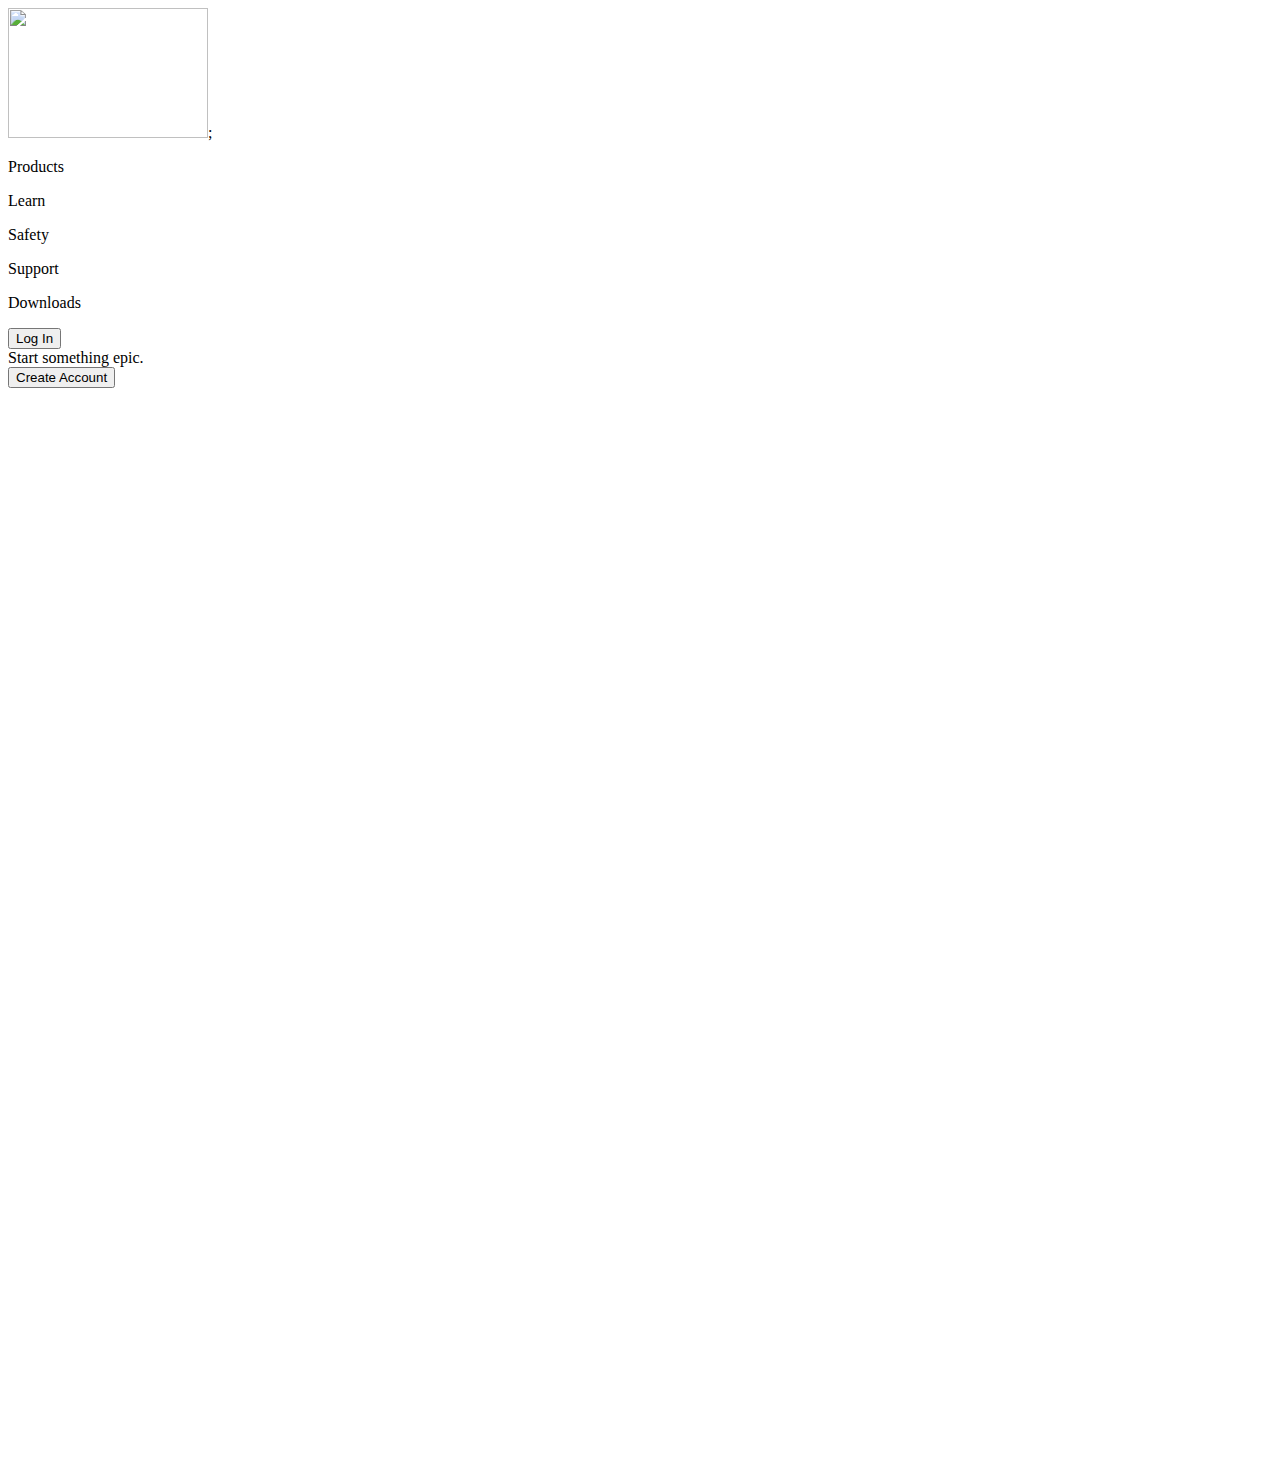
==== index.html @ 7baa141e "Add files via upload" ====
<!DOCTYPE html>
<html>
    <head>
        <title>Tinder | Dating, Make Friends & Meet New People</title>
        <meta name="viewport" content="width=device-width,intial-scale=1.0"/>
        <meta name="author" content="vageesh"/>
        <link rel="icon" href="D:\TINDERREPLICA\icon.png.png">
        <link rel="stylesheet" href="D:\TINDERREPLICA\style.css">

    </head>
    
    
      <body>
        <div class="fixed">
        <div class="main"> 
          <div class="content">
            <img src="D:/TINDERREPLICA/logo.png" height="130vh" width="200vh">;
        </div>          
            <div class="heading">
            <p class="Products">
            Products</p>
            <p class="Learn">Learn</p>
            <p class="Safety">Safety</p>
            <p class="Support">Support</p>
            <p class="Downloads">Downloads</p>
          </div>
          <button type="submit" class="login"  >
            Log  In
          </button></div>
          <div class="center">
            Start something epic.<br>
          
          <button type="submit" class="account" >
           Create Account
          </button>
        </div></div>
        <div class="writing"><br><br><br><br><br><br><br><br><br><br><br><br><br><br><br><br>
          <br><br><br><br><br><br><br><br><br><br><br><br><br><br
          ><br><br><br><br><br><br><br><br><br><br><br><br><br><br><br><br>
          <br><br><br><br><br><br><br><br><br><br><br><br><br></div>
          </body>
      

    
</html>
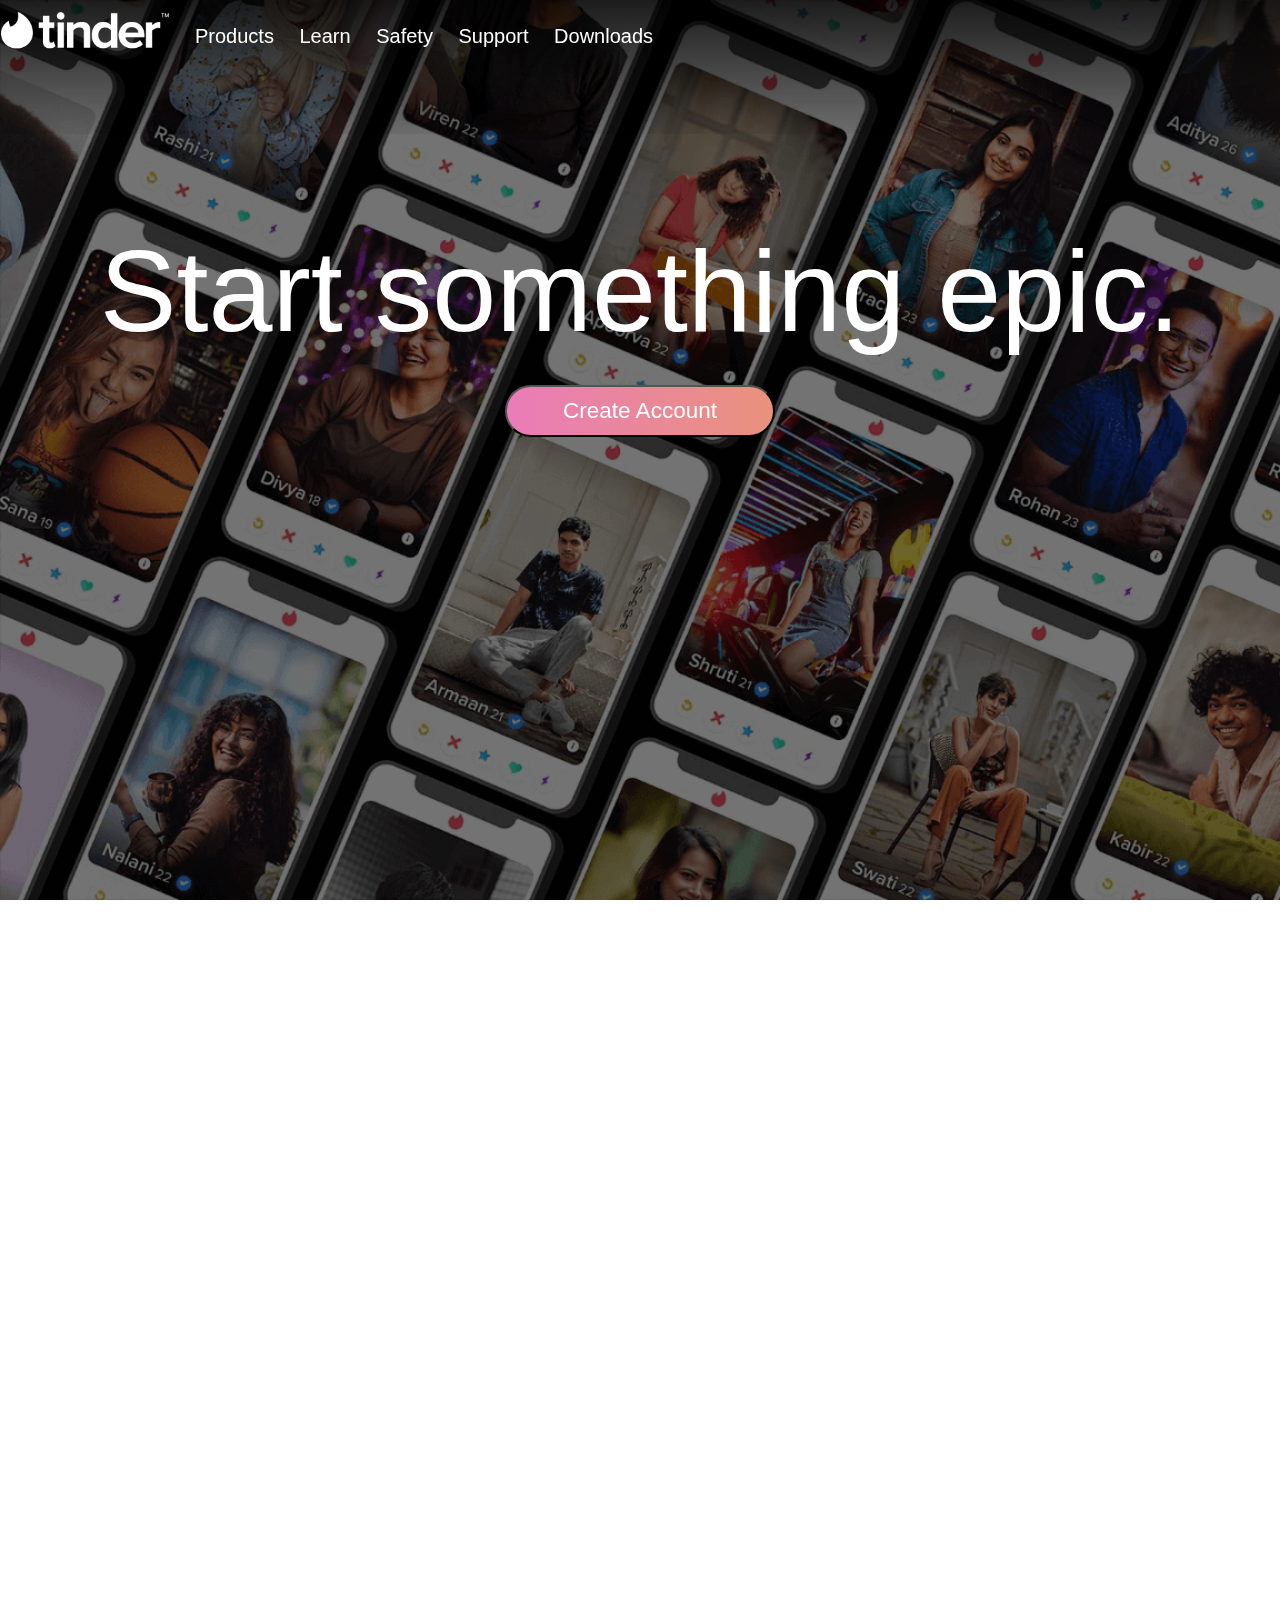
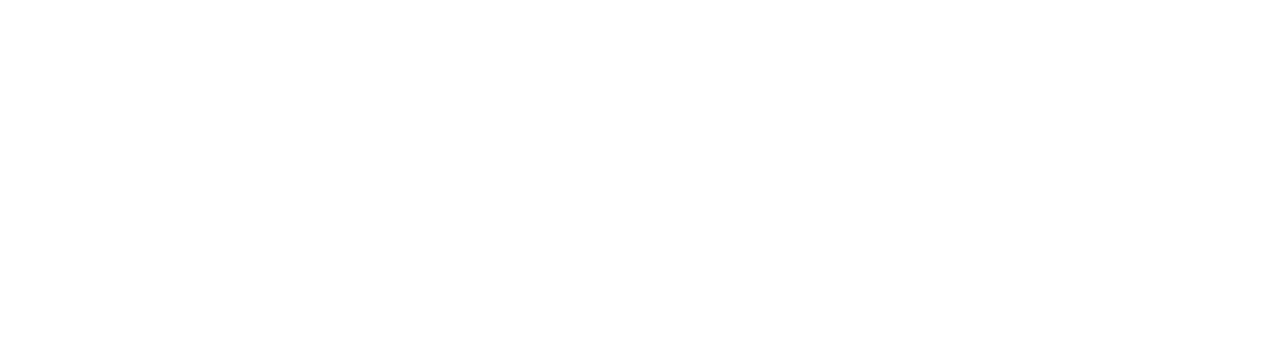
==== commit 241ed22e: "Rename main.html to index.html" ====
--- a/index.html
+++ b/index.html
@@ -4,8 +4,8 @@
         <title>Tinder | Dating, Make Friends & Meet New People</title>
         <meta name="viewport" content="width=device-width,intial-scale=1.0"/>
         <meta name="author" content="vageesh"/>
-        <link rel="icon" href="D:\TINDERREPLICA\icon.png.png">
-        <link rel="stylesheet" href="D:\TINDERREPLICA\style.css">
+        <link rel="icon" href="https://vageesh04.github.io/TinderReplica/icon.png.png">
+        <link rel="stylesheet" href="https://vageesh04.github.io/TinderReplica/style.css">
 
     </head>
     
@@ -14,7 +14,7 @@
         <div class="fixed">
         <div class="main"> 
           <div class="content">
-            <img src="D:/TINDERREPLICA/logo.png" height="130vh" width="200vh">;
+            <img src="https://vageesh04.github.io/TinderReplica/logo.png" height="130vh" width="200vh">;
         </div>          
             <div class="heading">
             <p class="Products">
@@ -42,4 +42,4 @@
       
 
     
-</html>+</html>
